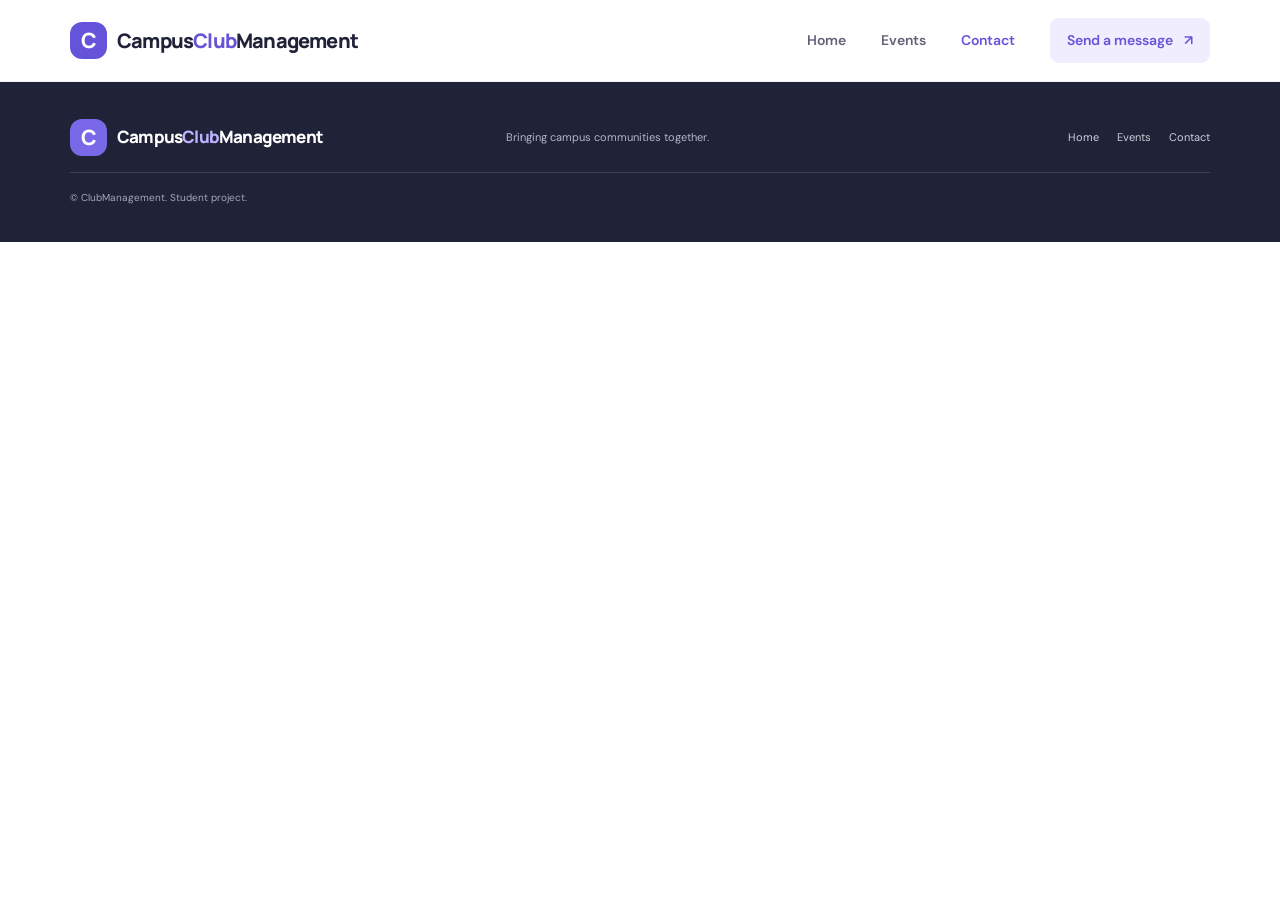
==== contact.html @ b49116ec "site navigation and footer" ====
<!doctype html>
<html lang="en">
  <head>
    <meta charset="UTF-8" />
    <meta name="viewport" content="width=device-width, initial-scale=1.0" />
    <title>ClubManagement | Contact</title>
    <link rel="preconnect" href="https://fonts.googleapis.com" />
    <link rel="preconnect" href="https://fonts.gstatic.com" crossorigin />
    <link
      href="https://fonts.googleapis.com/css2?family=DM+Sans:wght@400;500;600;700&family=Manrope:wght@400;500;600;700;800&display=swap"
      rel="stylesheet"
    />
    <link rel="stylesheet" href="css/styles.css" />
    <script src="js/main.js" defer></script>
  </head>
  <body>
    <header class="site-header">
      <nav class="nav container" aria-label="Main navigation">
        <a class="brand" href="index.html">
          <span class="brand-mark">C</span>
          <span>Campus<span class="brand-accent">Club</span>Management</span>
        </a>
        </button>
        <div class="nav-links">
          <a href="index.html">Home</a><a href="events.html">Events</a
          ><a class="active" href="contact.html">Contact</a
          ><a class="nav-cta" href="#contact-form"
            >Send a message <span>↗</span></a
          >
        </div>
      </nav>
    </header>
    <main>
        <section class="container"></section>
        <section class="container"></section>
    </main>
    <footer class="site-footer">
      <div class="container footer-inner">
        <a class="brand footer-brand" href="index.html"
          ><span class="brand-mark">C</span
          ><span
            >Campus<span class="brand-accent">Club</span>Management</span
          ></a
        >
        <p>Bringing campus communities together.</p>
        <div class="footer-links">
          <a href="index.html">Home</a><a href="events.html">Events</a
          ><a href="contact.html">Contact</a>
        </div>
        <small
          >© <span data-year></span> ClubManagement. Student project.</small
        >
      </div>
    </footer>
  </body>
</html>
---- css/styles.css ----
:root {
  --ink: #202238;
  --muted: #707287;
  --purple: #6554d9;
  --purple-dark: #5140c4;
  --lavender: #f0edff;
  --green: #dff4e8;
  --yellow: #fff2c9;
  --pink: #ffe6ec;
  --line: #e9e8f0;
  --white: #fff;
  --font: "DM Sans", sans-serif;
  --heading: "Manrope", sans-serif;
}
* {
  box-sizing: border-box;
}
html {
  scroll-behavior: smooth;
}
body {
  margin: 0;
  color: var(--ink);
  font-family: var(--font);
  line-height: 1.65;
  background: #fff;
}
a {
  color: inherit;
  text-decoration: none;
}
button,
input,
select,
textarea {
  font: inherit;
}
.container {
  width: min(1140px, calc(100% - 48px));
  margin-inline: auto;
}
.site-header {
  height: 82px;
  background: rgba(255, 255, 255, 0.96);
  border-bottom: 1px solid #f0eff5;
  position: sticky;
  top: 0;
  z-index: 20;
  backdrop-filter: blur(20px);
}
.nav {
  height: 100%;
  display: flex;
  align-items: center;
  justify-content: space-between;
}
.brand {
  display: inline-flex;
  align-items: center;
  gap: 10px;
  font-family: var(--heading);
  font-size: 20px;
  font-weight: 800;
  letter-spacing: -0.8px;
}
.brand-mark {
  display: grid;
  place-items: center;
  width: 37px;
  height: 37px;
  background: var(--purple);
  color: white;
  border-radius: 12px;
  font-size: 21px;
}
.brand-accent {
  color: var(--purple);
}
.nav-links {
  display: flex;
  align-items: center;
  gap: 35px;
  font-size: 14px;
  font-weight: 600;
  color: #626276;
}
.nav-links > a:not(.nav-cta):hover,
.nav-links > a.active {
  color: var(--purple);
}
.nav-cta {
  background: var(--lavender);
  color: var(--purple);
  padding: 11px 17px;
  border-radius: 9px;
}
.nav-cta span {
  margin-left: 8px;
}

.btn {
  border: 0;
  border-radius: 9px;
  display: inline-flex;
  justify-content: center;
  align-items: center;
  gap: 15px;
  padding: 14px 19px;
  font-weight: 700;
  font-size: 13px;
  cursor: pointer;
  transition:
    transform 0.2s,
    background 0.2s;
}
.btn:hover {
  transform: translateY(-2px);
}
.btn-primary {
  background: var(--purple);
  color: white;
}
.btn-primary:hover {
  background: var(--purple-dark);
}
.btn-light {
  background: white;
  color: var(--purple);
}
.text-link {
  font-size: 13px;
  font-weight: 700;
  color: var(--ink);
}
.text-link span {
  color: var(--purple);
  margin-left: 5px;
}

.site-footer {
  background: #202238;
  color: white;
  padding: 35px 0;
}
.footer-inner {
  display: grid;
  grid-template-columns: 1fr 1.3fr auto;
  align-items: center;
  gap: 15px;
}
.footer-brand {
  color: white;
  font-size: 17px;
}
.footer-brand .brand-mark {
  background: #7969e8;
}
.footer-brand .brand-accent {
  color: #bcb3ff;
}
.footer-inner > p {
  font-size: 11px;
  color: #b6b6c5;
}
.footer-links {
  display: flex;
  gap: 18px;
  font-size: 11px;
  color: #d0cfda;
}
.footer-inner > small {
  grid-column: 1/-1;
  border-top: 1px solid #414155;
  padding-top: 17px;
  color: #a7a7b7;
  font-size: 10px;
}
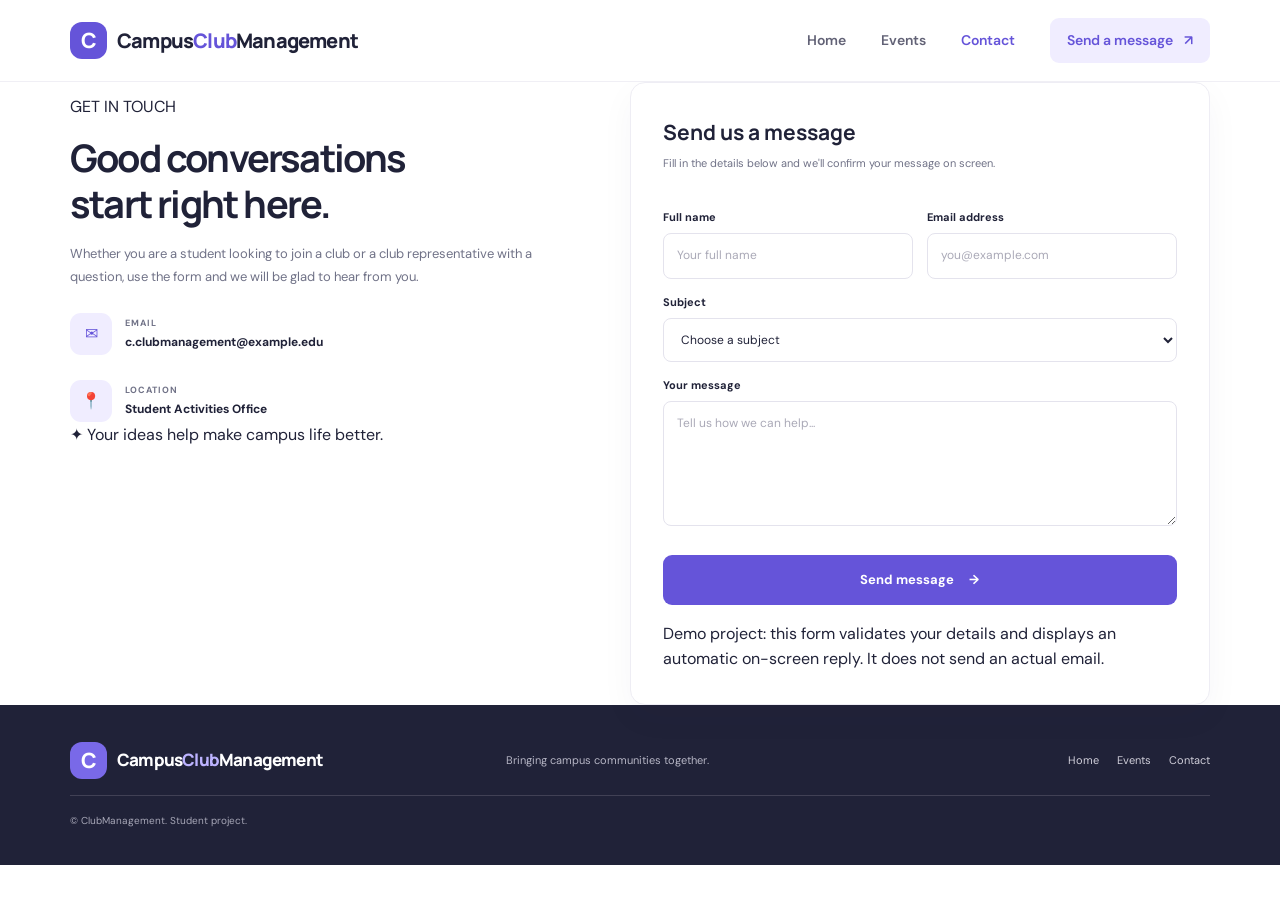
==== commit cea22ad1: "contact info and form" ====
--- a/contact.html
+++ b/contact.html
@@ -32,7 +32,90 @@
     </header>
     <main>
         <section class="container"></section>
-        <section class="container"></section>
+        <section class="section container contact-layout">
+        <div class="contact-aside">
+          <span class="eyebrow">GET IN TOUCH</span>
+          <h2>Good conversations<br />start <span>right here.</span></h2>
+          <p>
+            Whether you are a student looking to join a club or a club
+            representative with a question, use the form and we will be glad to
+            hear from you.
+          </p>
+          <div class="contact-detail">
+            <span class="detail-icon">✉</span>
+            <div>
+              <small>EMAIL</small><strong>c.clubmanagement@example.edu</strong>
+            </div>
+          </div>
+          <div class="contact-detail">
+            <span class="detail-icon">📍</span>
+            <div>
+              <small>LOCATION</small><strong>Student Activities Office</strong>
+            </div>
+          </div>
+          <div class="aside-note">
+            ✦ Your ideas help make campus life better.
+          </div>
+        </div>
+        <form class="form-card contact-form" id="contact-form" novalidate>
+          <h3>Send us a message</h3>
+          <p class="form-intro">
+            Fill in the details below and we'll confirm your message on screen.
+          </p>
+          <div class="form-two">
+            <div>
+              <label for="contact-name">Full name</label
+              ><input
+                id="contact-name"
+                name="name"
+                type="text"
+                placeholder="Your full name"
+                required
+                minlength="2"
+              />
+            </div>
+            <div>
+              <label for="contact-email">Email address</label
+              ><input
+                id="contact-email"
+                name="email"
+                type="email"
+                placeholder="you@example.com"
+                required
+              />
+            </div>
+          </div>
+          <label for="contact-subject">Subject</label
+          ><select id="contact-subject" name="subject" required>
+            <option value="">Choose a subject</option>
+            <option>Joining a club</option>
+            <option>Upcoming events</option>
+            <option>Club partnership</option>
+            <option>General question</option></select
+          ><label for="contact-message">Your message</label
+          ><textarea
+            id="contact-message"
+            name="message"
+            rows="5"
+            placeholder="Tell us how we can help..."
+            required
+            minlength="10"
+          ></textarea
+          ><button class="btn btn-primary btn-full" type="submit">
+            Send message <span>→</span>
+          </button>
+          <p
+            class="form-message"
+            id="contact-message-status"
+            role="status"
+            aria-live="polite"
+          ></p>
+          <p class="privacy-note">
+            Demo project: this form validates your details and displays an
+            automatic on-screen reply. It does not send an actual email.
+          </p>
+        </form>
+      </section>
     </main>
     <footer class="site-footer">
       <div class="container footer-inner">
--- a/css/styles.css
+++ b/css/styles.css
@@ -137,6 +137,151 @@
   margin-left: 5px;
 }
 
+.section-heading h2,
+.contact-aside h2,
+.registration-copy h2 {
+  font-family: var(--heading);
+  font-size: clamp(31px, 3.5vw, 43px);
+  line-height: 1.2;
+  letter-spacing: -1.8px;
+  margin: 10px 0 0;
+}
+
+/* Contact */
+.contact-aside > p {
+  color: var(--muted);
+  font-size: 13px;
+  line-height: 1.8;
+}
+
+.form-card {
+  background: white;
+  border: 1px solid #eeedf4;
+  border-radius: 15px;
+  padding: 30px;
+  box-shadow: 0 12px 35px #2923420a;
+}
+.form-card h3 {
+  font-family: var(--heading);
+  font-size: 21px;
+  margin: 0;
+}
+.form-intro {
+  font-size: 11px;
+  color: var(--muted);
+  margin: 4px 0 22px;
+}
+.form-card label {
+  display: block;
+  font-size: 11px;
+  font-weight: 700;
+  margin: 14px 0 7px;
+}
+.form-card input,
+.form-card select,
+.form-card textarea {
+  width: 100%;
+  border: 1px solid #e4e3ed;
+  border-radius: 8px;
+  padding: 12px 13px;
+  background: #fff;
+  color: var(--ink);
+  font-size: 12px;
+  outline: none;
+  transition:
+    border 0.2s,
+    box-shadow 0.2s;
+}
+.form-card input:focus,
+.form-card select:focus,
+.form-card textarea:focus {
+  border-color: var(--purple);
+  box-shadow: 0 0 0 3px #6554d918;
+}
+.form-card input::placeholder,
+.form-card textarea::placeholder {
+  color: #aaa9b7;
+}
+.form-card textarea {
+  resize: vertical;
+  min-height: 115px;
+}
+.btn-full {
+  width: 100%;
+  margin-top: 21px;
+}
+.form-message {
+  font-size: 12px;
+  line-height: 1.6;
+  margin: 12px 0 0;
+}
+.form-message.success {
+  color: #218653;
+  background: #eaf8ef;
+  border-radius: 8px;
+  padding: 11px;
+}
+.form-message.error {
+  color: #b23b4a;
+}
+.contact-layout {
+  display: grid;
+  grid-template-columns: 0.9fr 1.1fr;
+  gap: 85px;
+  align-items: start;
+}
+.contact-aside {
+  padding-top: 12px;
+}
+.contact-aside h2 {
+  font-size: 38px;
+  margin: 15px 0;
+}
+.contact-detail {
+  display: flex;
+  align-items: center;
+  gap: 13px;
+  margin-top: 25px;
+}
+.detail-icon {
+  width: 42px;
+  height: 42px;
+  border-radius: 11px;
+  background: var(--lavender);
+  display: grid;
+  place-items: center;
+  color: var(--purple);
+}
+.contact-detail small,
+.contact-detail strong {
+  display: block;
+}
+.contact-detail small {
+  font-size: 9px;
+  color: var(--muted);
+  letter-spacing: 1px;
+  font-weight: 700;
+}
+.contact-detail strong {
+  font-size: 12px;
+  margin-top: 3px;
+}
+.contact-form {
+  padding: 32px;
+}
+.form-two {
+  display: grid;
+  grid-template-columns: 1fr 1fr;
+  gap: 14px;
+}
+.privacy-note {
+  line-height: 1.6;
+  margin-bottom: 0;
+}
+.contact-hero {
+  padding-block: 68px 76px;
+}
+
 .site-footer {
   background: #202238;
   color: white;
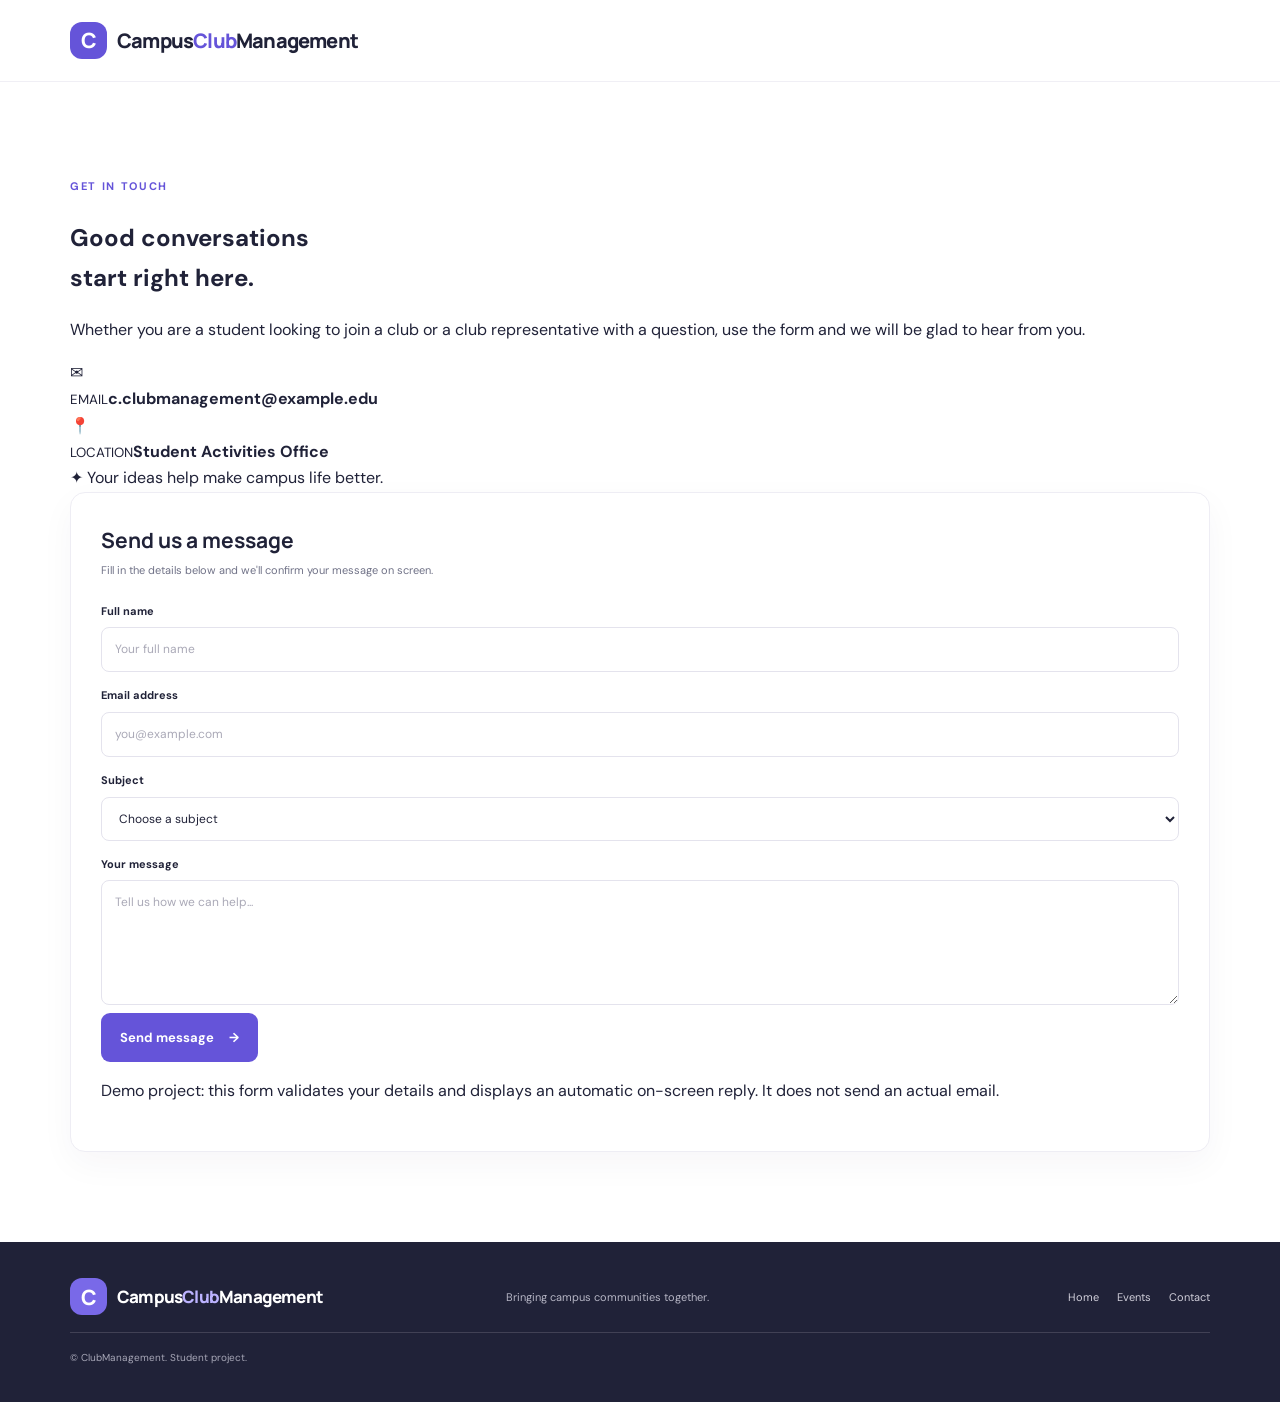
==== commit 85a1d731: "events and contact responsive html - complete" ====
--- a/contact.html
+++ b/contact.html
@@ -19,8 +19,13 @@
         <a class="brand" href="index.html">
           <span class="brand-mark">C</span>
           <span>Campus<span class="brand-accent">Club</span>Management</span>
-        </a>
-        </button>
+        </a><button
+          class="menu-toggle"
+          aria-label="Open navigation"
+          aria-expanded="false"
+        >
+        >
+          <span></span><span></span><span></span>
         <div class="nav-links">
           <a href="index.html">Home</a><a href="events.html">Events</a
           ><a class="active" href="contact.html">Contact</a
--- a/css/styles.css
+++ b/css/styles.css
@@ -1,3 +1,9 @@
+/* ======================================================
+   COMMON STYLES — used across the website
+   Affects: Home, Events and Contact pages.
+   Includes: reset, colours, typography, shared navigation,
+   buttons, page headings, reusable form components, footer.
+   ====================================================== */
 :root {
   --ink: #202238;
   --muted: #707287;
@@ -12,12 +18,15 @@
   --font: "DM Sans", sans-serif;
   --heading: "Manrope", sans-serif;
 }
+
 * {
   box-sizing: border-box;
 }
+
 html {
   scroll-behavior: smooth;
 }
+
 body {
   margin: 0;
   color: var(--ink);
@@ -25,20 +34,24 @@
   line-height: 1.65;
   background: #fff;
 }
+
 a {
   color: inherit;
   text-decoration: none;
 }
+
 button,
 input,
 select,
 textarea {
   font: inherit;
 }
+
 .container {
   width: min(1140px, calc(100% - 48px));
   margin-inline: auto;
 }
+
 .site-header {
   height: 82px;
   background: rgba(255, 255, 255, 0.96);
@@ -46,14 +59,16 @@
   position: sticky;
   top: 0;
   z-index: 20;
-  backdrop-filter: blur(20px);
-}
+  backdrop-filter: blur(12px);
+}
+
 .nav {
   height: 100%;
   display: flex;
   align-items: center;
   justify-content: space-between;
 }
+
 .brand {
   display: inline-flex;
   align-items: center;
@@ -63,6 +78,7 @@
   font-weight: 800;
   letter-spacing: -0.8px;
 }
+
 .brand-mark {
   display: grid;
   place-items: center;
@@ -73,9 +89,11 @@
   border-radius: 12px;
   font-size: 21px;
 }
+
 .brand-accent {
   color: var(--purple);
 }
+
 .nav-links {
   display: flex;
   align-items: center;
@@ -84,18 +102,67 @@
   font-weight: 600;
   color: #626276;
 }
+
 .nav-links > a:not(.nav-cta):hover,
 .nav-links > a.active {
   color: var(--purple);
 }
+
 .nav-cta {
   background: var(--lavender);
   color: var(--purple);
   padding: 11px 17px;
   border-radius: 9px;
 }
+
 .nav-cta span {
   margin-left: 8px;
+}
+
+.menu-toggle {
+  display: none;
+  border: 0;
+  background: none;
+  padding: 8px;
+}
+
+.menu-toggle span {
+  display: block;
+  width: 23px;
+  height: 2px;
+  background: var(--ink);
+  margin: 5px;
+}
+
+.eyebrow {
+  font-size: 11px;
+  font-weight: 700;
+  letter-spacing: 1.65px;
+  color: var(--purple);
+  display: inline-flex;
+  align-items: center;
+  gap: 9px;
+}
+
+.live-dot {
+  width: 7px;
+  height: 7px;
+  background: #5bc78c;
+  border-radius: 50%;
+  box-shadow: 0 0 0 4px #dff4e8;
+}
+
+.page-hero h1 {
+  font-family: var(--heading);
+  font-size: clamp(42px, 5.3vw, 68px);
+  letter-spacing: -3.5px;
+  line-height: 1.12;
+  margin: 20px 0;
+}
+
+.page-hero h1 span,
+.section-heading h2 span {
+  color: var(--purple);
 }
 
 .btn {
@@ -113,33 +180,48 @@
     transform 0.2s,
     background 0.2s;
 }
+
 .btn:hover {
   transform: translateY(-2px);
 }
+
 .btn-primary {
   background: var(--purple);
   color: white;
 }
+
 .btn-primary:hover {
   background: var(--purple-dark);
 }
+
 .btn-light {
   background: white;
   color: var(--purple);
 }
-.text-link {
-  font-size: 13px;
-  font-weight: 700;
-  color: var(--ink);
-}
-.text-link span {
-  color: var(--purple);
-  margin-left: 5px;
-}
-
-.section-heading h2,
-.contact-aside h2,
-.registration-copy h2 {
+
+.purple {
+  background: var(--lavender);
+  color: var(--purple);
+}
+
+.yellow {
+  background: var(--yellow);
+  color: #bd8d17;
+}
+
+.section {
+  padding-block: 90px;
+}
+
+.section-heading {
+  display: flex;
+  align-items: end;
+  justify-content: space-between;
+  gap: 30px;
+  margin-bottom: 34px;
+}
+
+.section-heading h2 {
   font-family: var(--heading);
   font-size: clamp(31px, 3.5vw, 43px);
   line-height: 1.2;
@@ -147,11 +229,565 @@
   margin: 10px 0 0;
 }
 
-/* Contact */
-.contact-aside > p {
+.section-heading > p {
+  max-width: 350px;
   color: var(--muted);
   font-size: 13px;
+  margin: 0 0 5px;
+}
+
+.hero {
+  background: linear-gradient(115deg, #faf9ff 0%, #f5f2ff 55%, #f0edff 100%);
+  overflow: hidden;
+}
+
+.hero-grid {
+  min-height: 570px;
+  display: grid;
+  grid-template-columns: 1.05fr 0.95fr;
+  align-items: center;
+  gap: 35px;
+  padding-block: 65px;
+}
+
+.hero h1 {
+  font-family: var(--heading);
+  font-size: clamp(42px, 5.3vw, 68px);
+  letter-spacing: -3.5px;
+  line-height: 1.12;
+  margin: 20px 0;
+}
+
+.hero h1 span {
+  color: var(--purple);
+}
+
+.hero-text {
+  max-width: 510px;
+  color: var(--muted);
+  font-size: 16px;
   line-height: 1.8;
+}
+
+.hero-actions {
+  display: flex;
+  align-items: center;
+  gap: 25px;
+  margin-top: 29px;
+}
+
+.text-link {
+  font-size: 13px;
+  font-weight: 700;
+  color: var(--ink);
+}
+
+.text-link span {
+  color: var(--purple);
+  margin-left: 5px;
+}
+
+.hero-proof {
+  display: flex;
+  align-items: center;
+  gap: 13px;
+  margin-top: 43px;
+}
+
+.avatar-stack {
+  display: flex;
+}
+
+.avatar-stack span {
+  width: 33px;
+  height: 33px;
+  border-radius: 50%;
+  display: grid;
+  place-items: center;
+  background: white;
+  border: 2px solid #f4f1ff;
+  margin-left: -5px;
+  font-size: 15px;
+}
+
+.avatar-stack span:first-child {
+  margin-left: 0;
+}
+
+.hero-proof p {
+  margin: 0;
+  font-size: 12px;
+  line-height: 1.5;
+}
+
+.hero-proof small {
+  color: var(--muted);
+}
+
+.hero-art {
+  height: 390px;
+  position: relative;
+  display: grid;
+  place-items: center;
+}
+
+.art-orbit {
+  position: absolute;
+  border: 1px dashed #c9c1f8;
+  border-radius: 50%;
+  width: 340px;
+  height: 340px;
+}
+
+.orbit-two {
+  width: 265px;
+  height: 265px;
+  border-color: #d9d2fa;
+}
+
+.art-main {
+  width: 220px;
+  height: 220px;
+  border-radius: 45% 55% 52% 48%;
+  background: linear-gradient(145deg, #7969e8, #5140c4);
+  display: flex;
+  flex-direction: column;
+  align-items: center;
+  justify-content: center;
+  color: white;
+  transform: rotate(-7deg);
+  box-shadow: 0 24px 60px #6554d94a;
+  z-index: 1;
+}
+
+.art-emoji {
+  font-size: 83px;
+  transform: rotate(7deg);
+}
+
+.art-caption {
+  font-family: var(--heading);
+  font-size: 16px;
+  font-weight: 800;
+  transform: rotate(7deg);
+}
+
+.floating-card {
+  position: absolute;
+  z-index: 2;
+  background: white;
+  border: 1px solid #f0eef8;
+  box-shadow: 0 12px 35px #39315b14;
+  border-radius: 13px;
+  padding: 12px 15px;
+  display: flex;
+  align-items: center;
+  gap: 11px;
+}
+
+.float-top {
+  top: 48px;
+  right: 5px;
+}
+
+.float-bottom {
+  bottom: 43px;
+  left: 0;
+}
+
+.float-icon {
+  width: 35px;
+  height: 35px;
+  display: grid;
+  place-items: center;
+  border-radius: 10px;
+  font-size: 18px;
+}
+
+.floating-card strong,
+.floating-card small {
+  display: block;
+  font-size: 12px;
+}
+
+.floating-card small {
+  color: var(--muted);
+  font-size: 10px;
+}
+
+.spark {
+  position: absolute;
+  color: #8a7be9;
+  font-size: 28px;
+}
+
+.spark-one {
+  left: 12%;
+  top: 80px;
+}
+
+.spark-two {
+  right: 12%;
+  bottom: 60px;
+}
+
+.stats-strip {
+  border-bottom: 1px solid var(--line);
+}
+
+.stats-grid {
+  display: grid;
+  grid-template-columns: repeat(4, 1fr);
+  padding-block: 24px;
+}
+
+.stats-grid div {
+  display: flex;
+  align-items: center;
+  justify-content: center;
+  gap: 12px;
+  border-right: 1px solid var(--line);
+}
+
+.stats-grid div:last-child {
+  border: 0;
+}
+
+.stats-grid strong {
+  font-family: var(--heading);
+  font-size: 20px;
+  color: var(--purple);
+}
+
+.stats-grid span {
+  font-size: 12px;
+  color: var(--muted);
+  font-weight: 600;
+}
+
+.club-grid {
+  display: grid;
+  grid-template-columns: repeat(4, 1fr);
+  gap: 17px;
+}
+
+.club-card {
+  border-radius: 14px;
+  padding: 25px 21px;
+  min-height: 220px;
+}
+
+.club-purple {
+  background: #f1eeff;
+}
+
+.club-green {
+  background: #e9f7ef;
+}
+
+.club-yellow {
+  background: #fff6db;
+}
+
+.club-pink {
+  background: #fff0f3;
+}
+
+.club-icon {
+  font-size: 31px;
+  margin-bottom: 16px;
+}
+
+.club-tag {
+  font-size: 9px;
+  font-weight: 700;
+  letter-spacing: 1.4px;
+  color: #79778d;
+}
+
+.club-card h3 {
+  font-family: var(--heading);
+  font-size: 17px;
+  margin: 8px 0;
+}
+
+.club-card p {
+  font-size: 12px;
+  color: #737386;
+  line-height: 1.7;
+  margin: 0;
+}
+
+.news-section {
+  background: #faf9fd;
+  padding: 82px 0;
+}
+
+.news-grid {
+  display: grid;
+  grid-template-columns: repeat(3, 1fr);
+  gap: 20px;
+}
+
+.news-card {
+  background: white;
+  border: 1px solid #efedf5;
+  border-radius: 14px;
+  overflow: hidden;
+}
+
+.news-visual {
+  height: 160px;
+  display: flex;
+  align-items: center;
+  justify-content: center;
+  position: relative;
+}
+
+.news-visual > span {
+  font-size: 58px;
+}
+
+.news-visual small {
+  position: absolute;
+  bottom: 13px;
+  left: 17px;
+  font-size: 9px;
+  font-weight: 700;
+  letter-spacing: 1.3px;
+  color: #68677b;
+}
+
+.news-visual-purple {
+  background: #eeeaff;
+}
+
+.news-visual-green {
+  background: #e5f5eb;
+}
+
+.news-visual-yellow {
+  background: #fff2ce;
+}
+
+.news-content {
+  padding: 20px;
+}
+
+.news-date {
+  font-size: 9px;
+  letter-spacing: 1px;
+  color: var(--purple);
+  font-weight: 700;
+}
+
+.news-content h3 {
+  font-family: var(--heading);
+  font-size: 16px;
+  line-height: 1.4;
+  margin: 9px 0;
+}
+
+.news-content p {
+  font-size: 12px;
+  color: var(--muted);
+  margin: 0;
+  line-height: 1.7;
+}
+
+.cta-section {
+  margin-block: 80px;
+  background: var(--purple);
+  color: white;
+  border-radius: 20px;
+  padding: 55px 65px;
+  position: relative;
+  overflow: hidden;
+  display: flex;
+  justify-content: space-between;
+  align-items: center;
+}
+
+.cta-section .eyebrow {
+  color: #dcd7ff;
+}
+
+.cta-section h2 {
+  font-family: var(--heading);
+  font-size: 38px;
+  line-height: 1.18;
+  letter-spacing: -1.5px;
+  margin: 14px 0;
+}
+
+.cta-section p {
+  font-size: 13px;
+  color: #e4e0ff;
+  max-width: 410px;
+  margin-bottom: 24px;
+}
+
+.cta-decoration {
+  font-size: 190px;
+  color: #ffffff20;
+  line-height: 1;
+}
+
+@media (max-width: 850px) {
+  body.sprint-2 .hero-grid {
+    min-height: unset;
+    grid-template-columns: 1fr 0.8fr;
+    gap: 10px;
+  }
+  body.sprint-2 .hero-art {
+    transform: scale(0.85);
+  }
+  body.sprint-2 .club-grid {
+    grid-template-columns: repeat(2, 1fr);
+  }
+}
+
+@media (max-width: 650px) {
+  body.sprint-2 .hero-grid {
+    grid-template-columns: 1fr;
+    padding-block: 58px 35px;
+  }
+  body.sprint-2 .hero h1 {
+    font-size: 48px;
+    letter-spacing: -2.6px;
+  }
+  body.sprint-2 .hero-text {
+    font-size: 14px;
+  }
+  body.sprint-2 .hero-art {
+    height: 300px;
+    transform: scale(0.82);
+    margin-top: -10px;
+  }
+  body.sprint-2 .stats-grid {
+    grid-template-columns: repeat(2, 1fr);
+    row-gap: 17px;
+    padding-block: 20px;
+  }
+  body.sprint-2 .stats-grid div:nth-child(2) {
+    border: 0;
+  }
+  body.sprint-2 .stats-grid div {
+    justify-content: flex-start;
+    padding-left: 10px;
+  }
+  body.sprint-2 .club-grid {
+    gap: 12px;
+  }
+  body.sprint-2 .club-card {
+    padding: 19px 16px;
+    min-height: 205px;
+  }
+  body.sprint-2 .club-card h3 {
+    font-size: 15px;
+  }
+  body.sprint-2 .news-section {
+    padding: 65px 0;
+  }
+  body.sprint-2 .news-grid {
+    grid-template-columns: 1fr;
+    gap: 15px;
+  }
+  body.sprint-2 .news-visual {
+    height: 135px;
+  }
+  body.sprint-2 .cta-section {
+    margin-block: 55px;
+    padding: 38px 27px;
+  }
+  body.sprint-2 .cta-section h2 {
+    font-size: 32px;
+  }
+  body.sprint-2 .cta-decoration {
+    position: absolute;
+    right: -15px;
+    top: 5px;
+    font-size: 130px;
+  }
+}
+
+.site-footer {
+  background: #202238;
+  color: white;
+  padding: 35px 0;
+}
+
+.footer-inner {
+  display: grid;
+  grid-template-columns: 1fr 1.3fr auto;
+  align-items: center;
+  gap: 15px;
+}
+
+.footer-brand {
+  color: white;
+  font-size: 17px;
+}
+
+.footer-brand .brand-mark {
+  background: #7969e8;
+}
+
+.footer-brand .brand-accent {
+  color: #bcb3ff;
+}
+
+.footer-inner > p {
+  font-size: 11px;
+  color: #b6b6c5;
+}
+
+.footer-links {
+  display: flex;
+  gap: 18px;
+  font-size: 11px;
+  color: #d0cfda;
+}
+
+.footer-inner > small {
+  grid-column: 1/-1;
+  border-top: 1px solid #414155;
+  padding-top: 17px;
+  color: #a7a7b7;
+  font-size: 10px;
+}
+
+.page-hero {
+  background: linear-gradient(115deg, #faf9ff, #f0edff);
+  padding: 75px 0 82px;
+  position: relative;
+  overflow: hidden;
+}
+
+.page-hero .container {
+  position: relative;
+  z-index: 1;
+}
+
+.page-hero h1 {
+  font-size: clamp(42px, 5vw, 59px);
+  margin: 15px 0;
+}
+
+.page-hero p {
+  color: var(--muted);
+  font-size: 15px;
+  max-width: 540px;
+  margin: 0;
+}
+
+.page-hero-shape {
+  position: absolute;
+  right: 7%;
+  top: -70px;
+  font-size: 300px;
+  color: #6554d914;
+  line-height: 1;
 }
 
 .form-card {
@@ -161,22 +797,26 @@
   padding: 30px;
   box-shadow: 0 12px 35px #2923420a;
 }
+
 .form-card h3 {
   font-family: var(--heading);
   font-size: 21px;
   margin: 0;
 }
+
 .form-intro {
   font-size: 11px;
   color: var(--muted);
   margin: 4px 0 22px;
 }
+
 .form-card label {
   display: block;
   font-size: 11px;
   font-weight: 700;
   margin: 14px 0 7px;
 }
+
 .form-card input,
 .form-card select,
 .form-card textarea {
@@ -192,131 +832,136 @@
     border 0.2s,
     box-shadow 0.2s;
 }
+
 .form-card input:focus,
 .form-card select:focus,
 .form-card textarea:focus {
   border-color: var(--purple);
   box-shadow: 0 0 0 3px #6554d918;
 }
+
 .form-card input::placeholder,
 .form-card textarea::placeholder {
   color: #aaa9b7;
 }
+
 .form-card textarea {
   resize: vertical;
   min-height: 115px;
 }
-.btn-full {
-  width: 100%;
-  margin-top: 21px;
-}
+
 .form-message {
   font-size: 12px;
   line-height: 1.6;
   margin: 12px 0 0;
 }
+
 .form-message.success {
   color: #218653;
   background: #eaf8ef;
   border-radius: 8px;
   padding: 11px;
 }
+
 .form-message.error {
   color: #b23b4a;
 }
-.contact-layout {
-  display: grid;
-  grid-template-columns: 0.9fr 1.1fr;
-  gap: 85px;
-  align-items: start;
-}
-.contact-aside {
-  padding-top: 12px;
-}
-.contact-aside h2 {
-  font-size: 38px;
-  margin: 15px 0;
-}
-.contact-detail {
-  display: flex;
-  align-items: center;
-  gap: 13px;
-  margin-top: 25px;
-}
-.detail-icon {
-  width: 42px;
-  height: 42px;
-  border-radius: 11px;
-  background: var(--lavender);
-  display: grid;
-  place-items: center;
-  color: var(--purple);
-}
-.contact-detail small,
-.contact-detail strong {
-  display: block;
-}
-.contact-detail small {
-  font-size: 9px;
-  color: var(--muted);
-  letter-spacing: 1px;
-  font-weight: 700;
-}
-.contact-detail strong {
-  font-size: 12px;
-  margin-top: 3px;
-}
-.contact-form {
-  padding: 32px;
-}
-.form-two {
-  display: grid;
-  grid-template-columns: 1fr 1fr;
-  gap: 14px;
-}
-.privacy-note {
-  line-height: 1.6;
-  margin-bottom: 0;
-}
-.contact-hero {
-  padding-block: 68px 76px;
-}
-
-.site-footer {
-  background: #202238;
-  color: white;
-  padding: 35px 0;
-}
-.footer-inner {
-  display: grid;
-  grid-template-columns: 1fr 1.3fr auto;
-  align-items: center;
-  gap: 15px;
-}
-.footer-brand {
-  color: white;
-  font-size: 17px;
-}
-.footer-brand .brand-mark {
-  background: #7969e8;
-}
-.footer-brand .brand-accent {
-  color: #bcb3ff;
-}
-.footer-inner > p {
-  font-size: 11px;
-  color: #b6b6c5;
-}
-.footer-links {
-  display: flex;
-  gap: 18px;
-  font-size: 11px;
-  color: #d0cfda;
-}
-.footer-inner > small {
-  grid-column: 1/-1;
-  border-top: 1px solid #414155;
-  padding-top: 17px;
-  color: #a7a7b7;
-  font-size: 10px;
-}
+
+@media (max-width: 850px) {
+  body.sprint-2 .footer-inner {
+    grid-template-columns: 1fr 1fr;
+  }
+  body.sprint-2 .footer-links {
+    grid-column: 1/-1;
+    grid-row: 2;
+  }
+  body.sprint-2 .footer-inner > small {
+    grid-column: 1/-1;
+  }
+  body.sprint-2 .section {
+    padding-block: 70px;
+  }
+}
+
+@media (max-width: 650px) {
+  body.sprint-2 .container {
+    width: min(100% - 34px, 540px);
+  }
+  body.sprint-2 .site-header {
+    height: 70px;
+  }
+  body.sprint-2 .menu-toggle {
+    display: block;
+  }
+  body.sprint-2 .nav-links {
+    display: none;
+    position: absolute;
+    top: 69px;
+    left: 0;
+    right: 0;
+    background: white;
+    padding: 18px 24px 23px;
+    box-shadow: 0 14px 20px #29234212;
+    flex-direction: column;
+    align-items: stretch;
+    gap: 16px;
+  }
+  body.sprint-2 .nav-links.open {
+    display: flex;
+  }
+  body.sprint-2 .nav-cta {
+    text-align: center;
+  }
+  body.sprint-2 .section-heading {
+    display: block;
+  }
+  body.sprint-2 .section-heading > p {
+    margin-top: 12px;
+  }
+  body.sprint-2 .footer-inner {
+    grid-template-columns: 1fr;
+    gap: 8px;
+  }
+  body.sprint-2 .footer-inner > p {
+    margin: 0;
+  }
+  body.sprint-2 .footer-links {
+    grid-column: auto;
+    grid-row: auto;
+    margin: 12px 0;
+  }
+  body.sprint-2 .footer-inner > small {
+    grid-column: auto;
+  }
+  body.sprint-2 .page-hero {
+    padding: 58px 0 65px;
+  }
+  body.sprint-2 .page-hero h1 {
+    font-size: 43px;
+    letter-spacing: -2px;
+  }
+  body.sprint-2 .page-hero p {
+    font-size: 13px;
+    max-width: 90%;
+  }
+  body.sprint-2 .page-hero-shape {
+    right: -20px;
+    top: -40px;
+    font-size: 210px;
+  }
+  body.sprint-2 .form-card {
+    padding: 23px;
+  }
+}
+
+@media (prefers-reduced-motion: reduce) {
+  html {
+    scroll-behavior: auto;
+  }
+  *,
+  *::before,
+  *::after {
+    transition: none !important;
+    animation: none !important;
+  }
+}
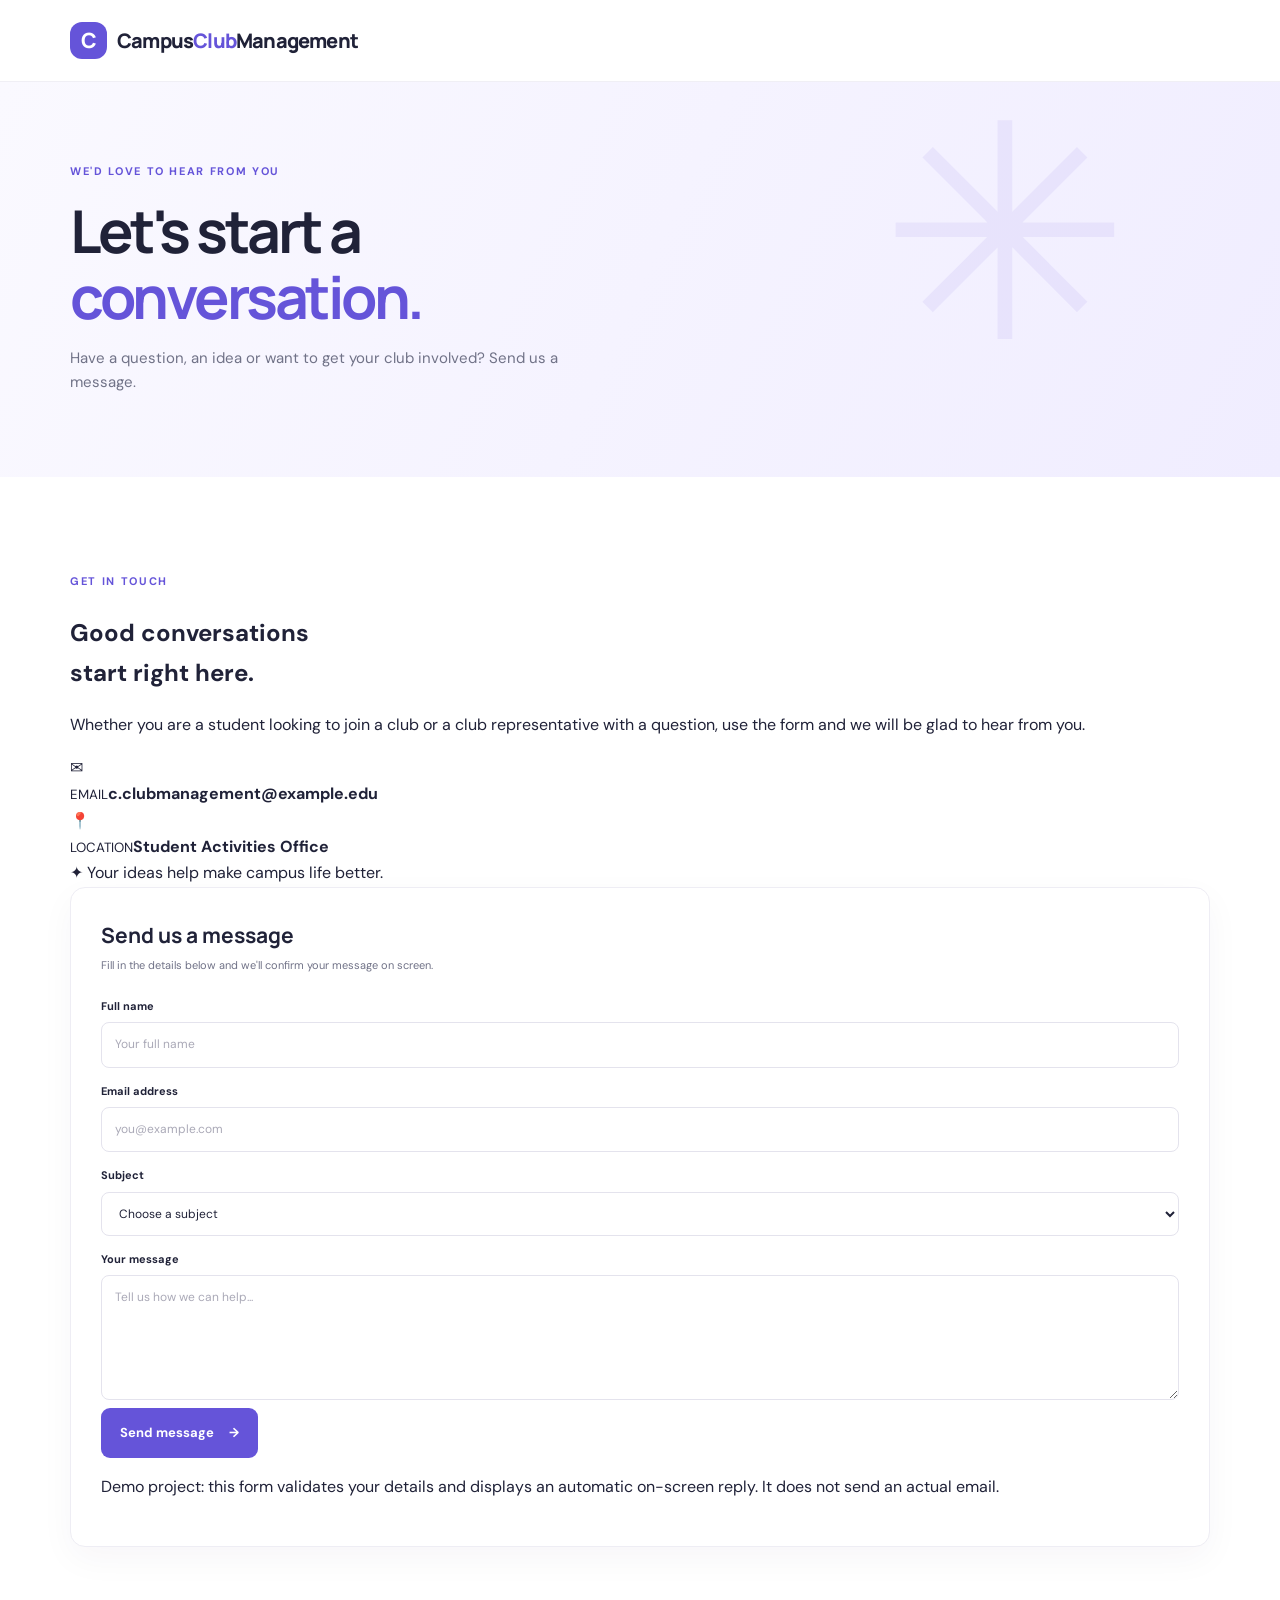
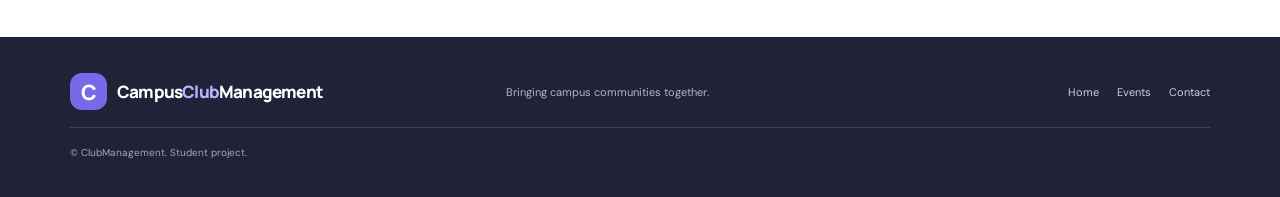
==== commit cb72b762: "contact page html - complete" ====
--- a/contact.html
+++ b/contact.html
@@ -36,7 +36,18 @@
       </nav>
     </header>
     <main>
+        <section class="page-hero contact-hero">
         <section class="container"></section>
+        <div class="container">
+          <span class="eyebrow">WE'D LOVE TO HEAR FROM YOU</span>
+          <h1>Let's start a<br /><span>conversation.</span></h1>
+          <p>
+            Have a question, an idea or want to get your club involved? Send us
+            a message.
+          </p>
+          <div class="page-hero-shape">✳</div>
+        </div>
+      </section>
         <section class="section container contact-layout">
         <div class="contact-aside">
           <span class="eyebrow">GET IN TOUCH</span>
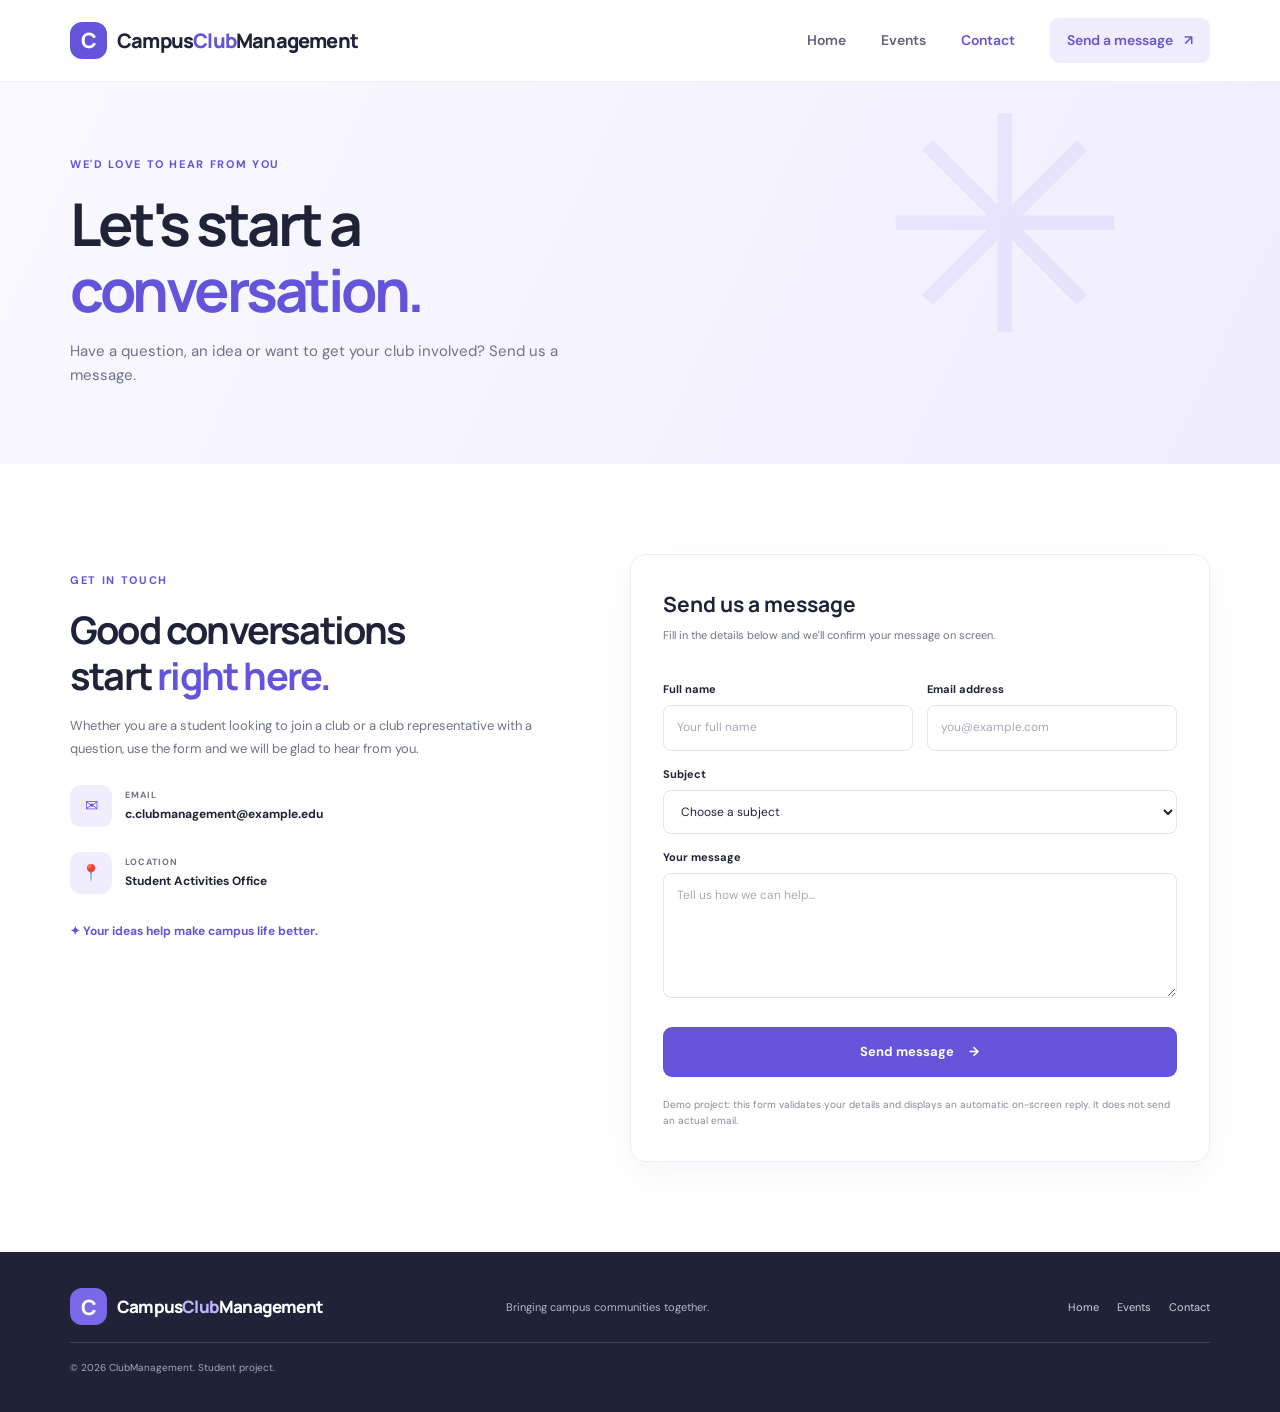
==== commit 8dd5298b: "form validation - site complete" ====
--- a/contact.html
+++ b/contact.html
@@ -3,6 +3,10 @@
   <head>
     <meta charset="UTF-8" />
     <meta name="viewport" content="width=device-width, initial-scale=1.0" />
+    <meta
+      name="description"
+      content="Contact the ClubManagement student club team."
+    />
     <title>ClubManagement | Contact</title>
     <link rel="preconnect" href="https://fonts.googleapis.com" />
     <link rel="preconnect" href="https://fonts.gstatic.com" crossorigin />
@@ -19,13 +23,8 @@
         <a class="brand" href="index.html">
           <span class="brand-mark">C</span>
           <span>Campus<span class="brand-accent">Club</span>Management</span>
-        </a><button
-          class="menu-toggle"
-          aria-label="Open navigation"
-          aria-expanded="false"
-        >
-        >
-          <span></span><span></span><span></span>
+        </a>
+        </button>
         <div class="nav-links">
           <a href="index.html">Home</a><a href="events.html">Events</a
           ><a class="active" href="contact.html">Contact</a
@@ -36,8 +35,7 @@
       </nav>
     </header>
     <main>
-        <section class="page-hero contact-hero">
-        <section class="container"></section>
+      <section class="page-hero contact-hero">
         <div class="container">
           <span class="eyebrow">WE'D LOVE TO HEAR FROM YOU</span>
           <h1>Let's start a<br /><span>conversation.</span></h1>
@@ -48,7 +46,7 @@
           <div class="page-hero-shape">✳</div>
         </div>
       </section>
-        <section class="section container contact-layout">
+      <section class="section container contact-layout">
         <div class="contact-aside">
           <span class="eyebrow">GET IN TOUCH</span>
           <h2>Good conversations<br />start <span>right here.</span></h2>
--- a/css/styles.css
+++ b/css/styles.css
@@ -1,9 +1,3 @@
-/* ======================================================
-   COMMON STYLES — used across the website
-   Affects: Home, Events and Contact pages.
-   Includes: reset, colours, typography, shared navigation,
-   buttons, page headings, reusable form components, footer.
-   ====================================================== */
 :root {
   --ink: #202238;
   --muted: #707287;
@@ -18,15 +12,12 @@
   --font: "DM Sans", sans-serif;
   --heading: "Manrope", sans-serif;
 }
-
 * {
   box-sizing: border-box;
 }
-
 html {
   scroll-behavior: smooth;
 }
-
 body {
   margin: 0;
   color: var(--ink);
@@ -34,24 +25,20 @@
   line-height: 1.65;
   background: #fff;
 }
-
 a {
   color: inherit;
   text-decoration: none;
 }
-
 button,
 input,
 select,
 textarea {
   font: inherit;
 }
-
 .container {
   width: min(1140px, calc(100% - 48px));
   margin-inline: auto;
 }
-
 .site-header {
   height: 82px;
   background: rgba(255, 255, 255, 0.96);
@@ -59,16 +46,14 @@
   position: sticky;
   top: 0;
   z-index: 20;
-  backdrop-filter: blur(12px);
-}
-
+  backdrop-filter: blur(20px);
+}
 .nav {
   height: 100%;
   display: flex;
   align-items: center;
   justify-content: space-between;
 }
-
 .brand {
   display: inline-flex;
   align-items: center;
@@ -78,7 +63,6 @@
   font-weight: 800;
   letter-spacing: -0.8px;
 }
-
 .brand-mark {
   display: grid;
   place-items: center;
@@ -89,11 +73,9 @@
   border-radius: 12px;
   font-size: 21px;
 }
-
 .brand-accent {
   color: var(--purple);
 }
-
 .nav-links {
   display: flex;
   align-items: center;
@@ -102,38 +84,31 @@
   font-weight: 600;
   color: #626276;
 }
-
 .nav-links > a:not(.nav-cta):hover,
 .nav-links > a.active {
   color: var(--purple);
 }
-
 .nav-cta {
   background: var(--lavender);
   color: var(--purple);
   padding: 11px 17px;
   border-radius: 9px;
 }
-
 .nav-cta span {
   margin-left: 8px;
 }
-
-.menu-toggle {
-  display: none;
-  border: 0;
-  background: none;
-  padding: 8px;
-}
-
-.menu-toggle span {
-  display: block;
-  width: 23px;
-  height: 2px;
-  background: var(--ink);
-  margin: 5px;
-}
-
+.hero {
+  background: linear-gradient(115deg, #faf9ff 0%, #f5f2ff 55%, #f0edff 100%);
+  overflow: hidden;
+}
+.hero-grid {
+  min-height: 570px;
+  display: grid;
+  grid-template-columns: 1.05fr 0.95fr;
+  align-items: center;
+  gap: 35px;
+  padding-block: 65px;
+}
 .eyebrow {
   font-size: 11px;
   font-weight: 700;
@@ -143,7 +118,6 @@
   align-items: center;
   gap: 9px;
 }
-
 .live-dot {
   width: 7px;
   height: 7px;
@@ -151,7 +125,7 @@
   border-radius: 50%;
   box-shadow: 0 0 0 4px #dff4e8;
 }
-
+.hero h1,
 .page-hero h1 {
   font-family: var(--heading);
   font-size: clamp(42px, 5.3vw, 68px);
@@ -159,12 +133,25 @@
   line-height: 1.12;
   margin: 20px 0;
 }
-
+.hero h1 span,
 .page-hero h1 span,
-.section-heading h2 span {
-  color: var(--purple);
-}
-
+.section-heading h2 span,
+.contact-aside h2 span,
+.registration-copy h2 span {
+  color: var(--purple);
+}
+.hero-text {
+  max-width: 510px;
+  color: var(--muted);
+  font-size: 16px;
+  line-height: 1.8;
+}
+.hero-actions {
+  display: flex;
+  align-items: center;
+  gap: 25px;
+  margin-top: 29px;
+}
 .btn {
   border: 0;
   border-radius: 9px;
@@ -180,124 +167,38 @@
     transform 0.2s,
     background 0.2s;
 }
-
 .btn:hover {
   transform: translateY(-2px);
 }
-
 .btn-primary {
   background: var(--purple);
   color: white;
 }
-
 .btn-primary:hover {
   background: var(--purple-dark);
 }
-
 .btn-light {
   background: white;
   color: var(--purple);
 }
-
-.purple {
-  background: var(--lavender);
-  color: var(--purple);
-}
-
-.yellow {
-  background: var(--yellow);
-  color: #bd8d17;
-}
-
-.section {
-  padding-block: 90px;
-}
-
-.section-heading {
-  display: flex;
-  align-items: end;
-  justify-content: space-between;
-  gap: 30px;
-  margin-bottom: 34px;
-}
-
-.section-heading h2 {
-  font-family: var(--heading);
-  font-size: clamp(31px, 3.5vw, 43px);
-  line-height: 1.2;
-  letter-spacing: -1.8px;
-  margin: 10px 0 0;
-}
-
-.section-heading > p {
-  max-width: 350px;
-  color: var(--muted);
-  font-size: 13px;
-  margin: 0 0 5px;
-}
-
-.hero {
-  background: linear-gradient(115deg, #faf9ff 0%, #f5f2ff 55%, #f0edff 100%);
-  overflow: hidden;
-}
-
-.hero-grid {
-  min-height: 570px;
-  display: grid;
-  grid-template-columns: 1.05fr 0.95fr;
-  align-items: center;
-  gap: 35px;
-  padding-block: 65px;
-}
-
-.hero h1 {
-  font-family: var(--heading);
-  font-size: clamp(42px, 5.3vw, 68px);
-  letter-spacing: -3.5px;
-  line-height: 1.12;
-  margin: 20px 0;
-}
-
-.hero h1 span {
-  color: var(--purple);
-}
-
-.hero-text {
-  max-width: 510px;
-  color: var(--muted);
-  font-size: 16px;
-  line-height: 1.8;
-}
-
-.hero-actions {
-  display: flex;
-  align-items: center;
-  gap: 25px;
-  margin-top: 29px;
-}
-
 .text-link {
   font-size: 13px;
   font-weight: 700;
   color: var(--ink);
 }
-
 .text-link span {
   color: var(--purple);
   margin-left: 5px;
 }
-
 .hero-proof {
   display: flex;
   align-items: center;
   gap: 13px;
   margin-top: 43px;
 }
-
 .avatar-stack {
   display: flex;
 }
-
 .avatar-stack span {
   width: 33px;
   height: 33px;
@@ -309,28 +210,23 @@
   margin-left: -5px;
   font-size: 15px;
 }
-
 .avatar-stack span:first-child {
   margin-left: 0;
 }
-
 .hero-proof p {
   margin: 0;
   font-size: 12px;
   line-height: 1.5;
 }
-
 .hero-proof small {
   color: var(--muted);
 }
-
 .hero-art {
   height: 390px;
   position: relative;
   display: grid;
   place-items: center;
 }
-
 .art-orbit {
   position: absolute;
   border: 1px dashed #c9c1f8;
@@ -338,13 +234,11 @@
   width: 340px;
   height: 340px;
 }
-
 .orbit-two {
   width: 265px;
   height: 265px;
   border-color: #d9d2fa;
 }
-
 .art-main {
   width: 220px;
   height: 220px;
@@ -359,19 +253,16 @@
   box-shadow: 0 24px 60px #6554d94a;
   z-index: 1;
 }
-
 .art-emoji {
   font-size: 83px;
   transform: rotate(7deg);
 }
-
 .art-caption {
   font-family: var(--heading);
   font-size: 16px;
   font-weight: 800;
   transform: rotate(7deg);
 }
-
 .floating-card {
   position: absolute;
   z-index: 2;
@@ -384,17 +275,14 @@
   align-items: center;
   gap: 11px;
 }
-
 .float-top {
   top: 48px;
   right: 5px;
 }
-
 .float-bottom {
   bottom: 43px;
   left: 0;
 }
-
 .float-icon {
   width: 35px;
   height: 35px;
@@ -403,44 +291,44 @@
   border-radius: 10px;
   font-size: 18px;
 }
-
+.purple {
+  background: var(--lavender);
+  color: var(--purple);
+}
+.yellow {
+  background: var(--yellow);
+  color: #bd8d17;
+}
 .floating-card strong,
 .floating-card small {
   display: block;
   font-size: 12px;
 }
-
 .floating-card small {
   color: var(--muted);
   font-size: 10px;
 }
-
 .spark {
   position: absolute;
   color: #8a7be9;
   font-size: 28px;
 }
-
 .spark-one {
   left: 12%;
   top: 80px;
 }
-
 .spark-two {
   right: 12%;
   bottom: 60px;
 }
-
 .stats-strip {
   border-bottom: 1px solid var(--line);
 }
-
 .stats-grid {
   display: grid;
   grid-template-columns: repeat(4, 1fr);
   padding-block: 24px;
 }
-
 .stats-grid div {
   display: flex;
   align-items: center;
@@ -448,94 +336,102 @@
   gap: 12px;
   border-right: 1px solid var(--line);
 }
-
 .stats-grid div:last-child {
   border: 0;
 }
-
 .stats-grid strong {
   font-family: var(--heading);
   font-size: 20px;
   color: var(--purple);
 }
-
 .stats-grid span {
   font-size: 12px;
   color: var(--muted);
   font-weight: 600;
 }
-
+.section {
+  padding-block: 90px;
+}
+.section-heading {
+  display: flex;
+  align-items: end;
+  justify-content: space-between;
+  gap: 30px;
+  margin-bottom: 34px;
+}
+.section-heading h2,
+.contact-aside h2,
+.registration-copy h2 {
+  font-family: var(--heading);
+  font-size: clamp(31px, 3.5vw, 43px);
+  line-height: 1.2;
+  letter-spacing: -1.8px;
+  margin: 10px 0 0;
+}
+.section-heading > p {
+  max-width: 350px;
+  color: var(--muted);
+  font-size: 13px;
+  margin: 0 0 5px;
+}
 .club-grid {
   display: grid;
   grid-template-columns: repeat(4, 1fr);
   gap: 17px;
 }
-
 .club-card {
   border-radius: 14px;
   padding: 25px 21px;
   min-height: 220px;
 }
-
 .club-purple {
   background: #f1eeff;
 }
-
 .club-green {
   background: #e9f7ef;
 }
-
 .club-yellow {
   background: #fff6db;
 }
-
 .club-pink {
   background: #fff0f3;
 }
-
 .club-icon {
   font-size: 31px;
   margin-bottom: 16px;
 }
-
 .club-tag {
   font-size: 9px;
   font-weight: 700;
   letter-spacing: 1.4px;
   color: #79778d;
 }
-
 .club-card h3 {
   font-family: var(--heading);
   font-size: 17px;
   margin: 8px 0;
 }
-
 .club-card p {
   font-size: 12px;
   color: #737386;
   line-height: 1.7;
   margin: 0;
 }
-
 .news-section {
   background: #faf9fd;
   padding: 82px 0;
 }
-
 .news-grid {
   display: grid;
   grid-template-columns: repeat(3, 1fr);
   gap: 20px;
 }
-
 .news-card {
   background: white;
   border: 1px solid #efedf5;
   border-radius: 14px;
   overflow: hidden;
 }
-
 .news-visual {
   height: 160px;
   display: flex;
@@ -543,11 +439,9 @@
   justify-content: center;
   position: relative;
 }
-
 .news-visual > span {
   font-size: 58px;
 }
-
 .news-visual small {
   position: absolute;
   bottom: 13px;
@@ -557,44 +451,36 @@
   letter-spacing: 1.3px;
   color: #68677b;
 }
-
 .news-visual-purple {
   background: #eeeaff;
 }
-
 .news-visual-green {
   background: #e5f5eb;
 }
-
 .news-visual-yellow {
   background: #fff2ce;
 }
-
 .news-content {
   padding: 20px;
 }
-
 .news-date {
   font-size: 9px;
   letter-spacing: 1px;
   color: var(--purple);
   font-weight: 700;
 }
-
 .news-content h3 {
   font-family: var(--heading);
   font-size: 16px;
   line-height: 1.4;
   margin: 9px 0;
 }
-
 .news-content p {
   font-size: 12px;
   color: var(--muted);
   margin: 0;
   line-height: 1.7;
 }
-
 .cta-section {
   margin-block: 80px;
   background: var(--purple);
@@ -607,11 +493,9 @@
   justify-content: space-between;
   align-items: center;
 }
-
 .cta-section .eyebrow {
   color: #dcd7ff;
 }
-
 .cta-section h2 {
   font-family: var(--heading);
   font-size: 38px;
@@ -619,136 +503,48 @@
   letter-spacing: -1.5px;
   margin: 14px 0;
 }
-
 .cta-section p {
   font-size: 13px;
   color: #e4e0ff;
   max-width: 410px;
   margin-bottom: 24px;
 }
-
 .cta-decoration {
   font-size: 190px;
   color: #ffffff20;
   line-height: 1;
 }
-
-@media (max-width: 850px) {
-  body.sprint-2 .hero-grid {
-    min-height: unset;
-    grid-template-columns: 1fr 0.8fr;
-    gap: 10px;
-  }
-  body.sprint-2 .hero-art {
-    transform: scale(0.85);
-  }
-  body.sprint-2 .club-grid {
-    grid-template-columns: repeat(2, 1fr);
-  }
-}
-
-@media (max-width: 650px) {
-  body.sprint-2 .hero-grid {
-    grid-template-columns: 1fr;
-    padding-block: 58px 35px;
-  }
-  body.sprint-2 .hero h1 {
-    font-size: 48px;
-    letter-spacing: -2.6px;
-  }
-  body.sprint-2 .hero-text {
-    font-size: 14px;
-  }
-  body.sprint-2 .hero-art {
-    height: 300px;
-    transform: scale(0.82);
-    margin-top: -10px;
-  }
-  body.sprint-2 .stats-grid {
-    grid-template-columns: repeat(2, 1fr);
-    row-gap: 17px;
-    padding-block: 20px;
-  }
-  body.sprint-2 .stats-grid div:nth-child(2) {
-    border: 0;
-  }
-  body.sprint-2 .stats-grid div {
-    justify-content: flex-start;
-    padding-left: 10px;
-  }
-  body.sprint-2 .club-grid {
-    gap: 12px;
-  }
-  body.sprint-2 .club-card {
-    padding: 19px 16px;
-    min-height: 205px;
-  }
-  body.sprint-2 .club-card h3 {
-    font-size: 15px;
-  }
-  body.sprint-2 .news-section {
-    padding: 65px 0;
-  }
-  body.sprint-2 .news-grid {
-    grid-template-columns: 1fr;
-    gap: 15px;
-  }
-  body.sprint-2 .news-visual {
-    height: 135px;
-  }
-  body.sprint-2 .cta-section {
-    margin-block: 55px;
-    padding: 38px 27px;
-  }
-  body.sprint-2 .cta-section h2 {
-    font-size: 32px;
-  }
-  body.sprint-2 .cta-decoration {
-    position: absolute;
-    right: -15px;
-    top: 5px;
-    font-size: 130px;
-  }
-}
-
 .site-footer {
   background: #202238;
   color: white;
   padding: 35px 0;
 }
-
 .footer-inner {
   display: grid;
   grid-template-columns: 1fr 1.3fr auto;
   align-items: center;
   gap: 15px;
 }
-
 .footer-brand {
   color: white;
   font-size: 17px;
 }
-
 .footer-brand .brand-mark {
   background: #7969e8;
 }
-
 .footer-brand .brand-accent {
   color: #bcb3ff;
 }
-
 .footer-inner > p {
   font-size: 11px;
   color: #b6b6c5;
 }
-
 .footer-links {
   display: flex;
   gap: 18px;
   font-size: 11px;
   color: #d0cfda;
 }
-
 .footer-inner > small {
   grid-column: 1/-1;
   border-top: 1px solid #414155;
@@ -756,31 +552,26 @@
   color: #a7a7b7;
   font-size: 10px;
 }
-
 .page-hero {
   background: linear-gradient(115deg, #faf9ff, #f0edff);
   padding: 75px 0 82px;
   position: relative;
   overflow: hidden;
 }
-
 .page-hero .container {
   position: relative;
   z-index: 1;
 }
-
 .page-hero h1 {
   font-size: clamp(42px, 5vw, 59px);
   margin: 15px 0;
 }
-
 .page-hero p {
   color: var(--muted);
   font-size: 15px;
   max-width: 540px;
   margin: 0;
 }
-
 .page-hero-shape {
   position: absolute;
   right: 7%;
@@ -789,7 +580,165 @@
   color: #6554d914;
   line-height: 1;
 }
-
+.filter-row {
+  display: flex;
+  align-items: center;
+  justify-content: space-between;
+  gap: 20px;
+  margin-bottom: 25px;
+}
+.filter-label {
+  font-size: 12px;
+  font-weight: 700;
+}
+.filter-buttons {
+  display: flex;
+  gap: 8px;
+  flex-wrap: wrap;
+}
+.filter-btn {
+  border: 1px solid var(--line);
+  background: white;
+  border-radius: 30px;
+  padding: 8px 14px;
+  font-size: 11px;
+  font-weight: 600;
+  color: var(--muted);
+  cursor: pointer;
+}
+/* here-act */
+.filter-btn.active,
+.filter-btn:hover {
+  background: var(--lavender);
+  color: var(--purple);
+  border-color: #ded8ff;
+}
+.events-grid {
+  display: grid;
+  grid-template-columns: repeat(2, 1fr);
+  gap: 22px;
+}
+.event-card {
+  border: 1px solid var(--line);
+  border-radius: 15px;
+  overflow: hidden;
+  background: white;
+  transition:
+    box-shadow 0.2s,
+    transform 0.2s;
+}
+/* here-act */
+.event-card:hover {
+  transform: translateY(-3px);
+  box-shadow: 0 15px 35px #28204412;
+}
+.event-card.hidden {
+  display: none;
+}
+.event-art {
+  height: 155px;
+  display: flex;
+  align-items: center;
+  justify-content: center;
+  position: relative;
+}
+.event-art > span {
+  font-size: 57px;
+}
+.event-art small {
+  position: absolute;
+  bottom: 13px;
+  left: 18px;
+  font-size: 9px;
+  letter-spacing: 1.5px;
+  font-weight: 700;
+  color: #67657a;
+}
+.event-art-pink {
+  background: #ffeaf0;
+}
+.event-art-blue {
+  background: #e8efff;
+}
+.event-art-green {
+  background: #e6f6eb;
+}
+.event-art-yellow {
+  background: #fff3d2;
+}
+.event-info {
+  padding: 22px;
+}
+.event-meta {
+  display: flex;
+  justify-content: space-between;
+  color: var(--purple);
+  font-size: 9px;
+  letter-spacing: 1px;
+  font-weight: 700;
+}
+.event-meta span:last-child {
+  color: #32875a;
+}
+.event-info h3 {
+  font-family: var(--heading);
+  font-size: 19px;
+  margin: 10px 0 6px;
+}
+.event-info > p {
+  font-size: 12px;
+  color: var(--muted);
+  margin: 0 0 15px;
+}
+.event-details {
+  display: grid;
+  gap: 7px;
+  margin-bottom: 19px;
+}
+.event-details span {
+  font-size: 11px;
+  color: #626276;
+}
+.event-info .btn {
+  width: 100%;
+}
+.demo-note,
+.privacy-note {
+  font-size: 10px;
+  color: #89899a;
+  margin-top: 20px;
+}
+.registration-section {
+  background: #f8f7fc;
+  padding: 80px 0;
+}
+.registration-wrap {
+  display: grid;
+  grid-template-columns: 0.85fr 1.15fr;
+  gap: 80px;
+  align-items: center;
+  max-width: 970px;
+}
+.registration-copy h2 {
+  font-size: 44px;
+  margin: 14px 0;
+}
+.registration-copy > p,
+.contact-aside > p {
+  color: var(--muted);
+  font-size: 13px;
+  line-height: 1.8;
+}
+.registration-note,
+.aside-note {
+  margin-top: 28px;
+  color: var(--purple);
+  font-size: 12px;
+  font-weight: 700;
+  display: flex;
+  gap: 10px;
+  align-items: center;
+}
 .form-card {
   background: white;
   border: 1px solid #eeedf4;
@@ -797,26 +746,22 @@
   padding: 30px;
   box-shadow: 0 12px 35px #2923420a;
 }
-
 .form-card h3 {
   font-family: var(--heading);
   font-size: 21px;
   margin: 0;
 }
-
 .form-intro {
   font-size: 11px;
   color: var(--muted);
   margin: 4px 0 22px;
 }
-
 .form-card label {
   display: block;
   font-size: 11px;
   font-weight: 700;
   margin: 14px 0 7px;
 }
-
 .form-card input,
 .form-card select,
 .form-card textarea {
@@ -832,68 +777,137 @@
     border 0.2s,
     box-shadow 0.2s;
 }
-
 .form-card input:focus,
 .form-card select:focus,
 .form-card textarea:focus {
   border-color: var(--purple);
   box-shadow: 0 0 0 3px #6554d918;
 }
-
 .form-card input::placeholder,
 .form-card textarea::placeholder {
   color: #aaa9b7;
 }
-
 .form-card textarea {
   resize: vertical;
   min-height: 115px;
 }
-
+.btn-full {
+  width: 100%;
+  margin-top: 21px;
+}
 .form-message {
   font-size: 12px;
   line-height: 1.6;
   margin: 12px 0 0;
 }
-
 .form-message.success {
   color: #218653;
   background: #eaf8ef;
   border-radius: 8px;
   padding: 11px;
 }
-
 .form-message.error {
   color: #b23b4a;
 }
+.contact-layout {
+  display: grid;
+  grid-template-columns: 0.9fr 1.1fr;
+  gap: 85px;
+  align-items: start;
+}
+.contact-aside {
+  padding-top: 12px;
+}
+.contact-aside h2 {
+  font-size: 38px;
+  margin: 15px 0;
+}
+.contact-detail {
+  display: flex;
+  align-items: center;
+  gap: 13px;
+  margin-top: 25px;
+}
+.detail-icon {
+  width: 42px;
+  height: 42px;
+  border-radius: 11px;
+  background: var(--lavender);
+  display: grid;
+  place-items: center;
+  color: var(--purple);
+}
+.contact-detail small,
+.contact-detail strong {
+  display: block;
+}
+.contact-detail small {
+  font-size: 9px;
+  color: var(--muted);
+  letter-spacing: 1px;
+  font-weight: 700;
+}
+.contact-detail strong {
+  font-size: 12px;
+  margin-top: 3px;
+}
+.contact-form {
+  padding: 32px;
+}
+.form-two {
+  display: grid;
+  grid-template-columns: 1fr 1fr;
+  gap: 14px;
+}
+.privacy-note {
+  line-height: 1.6;
+  margin-bottom: 0;
+}
+.contact-hero {
+  padding-block: 68px 76px;
+}
 
 @media (max-width: 850px) {
-  body.sprint-2 .footer-inner {
+  .hero-grid {
+    min-height: unset;
+    grid-template-columns: 1fr 0.8fr;
+    gap: 10px;
+  }
+  .hero-art {
+    transform: scale(0.85);
+  }
+  .club-grid {
+    grid-template-columns: repeat(2, 1fr);
+  }
+  .registration-wrap,
+  .contact-layout {
+    gap: 35px;
+  }
+  .footer-inner {
     grid-template-columns: 1fr 1fr;
   }
-  body.sprint-2 .footer-links {
+  .footer-links {
     grid-column: 1/-1;
     grid-row: 2;
   }
-  body.sprint-2 .footer-inner > small {
+  .footer-inner > small {
     grid-column: 1/-1;
   }
-  body.sprint-2 .section {
+  .section {
     padding-block: 70px;
   }
 }
-
 @media (max-width: 650px) {
-  body.sprint-2 .container {
+  .container {
     width: min(100% - 34px, 540px);
   }
-  body.sprint-2 .site-header {
+  .site-header {
     height: 70px;
   }
-  body.sprint-2 .menu-toggle {
+  .menu-toggle {
     display: block;
   }
-  body.sprint-2 .nav-links {
+  .nav-links {
     display: none;
     position: absolute;
     top: 69px;
@@ -906,54 +920,150 @@
     align-items: stretch;
     gap: 16px;
   }
-  body.sprint-2 .nav-links.open {
+  .nav-links.open {
     display: flex;
   }
-  body.sprint-2 .nav-cta {
+  .nav-cta {
     text-align: center;
   }
-  body.sprint-2 .section-heading {
+  .hero-grid {
+    grid-template-columns: 1fr;
+    padding-block: 58px 35px;
+  }
+  .hero h1 {
+    font-size: 48px;
+    letter-spacing: -2.6px;
+  }
+  .hero-text {
+    font-size: 14px;
+  }
+  .hero-art {
+    height: 300px;
+    transform: scale(0.82);
+    margin-top: -10px;
+  }
+  .stats-grid {
+    grid-template-columns: repeat(2, 1fr);
+    row-gap: 17px;
+    padding-block: 20px;
+  }
+  .stats-grid div:nth-child(2) {
+    border: 0;
+  }
+  .stats-grid div {
+    justify-content: flex-start;
+    padding-left: 10px;
+  }
+  .section-heading {
     display: block;
   }
-  body.sprint-2 .section-heading > p {
+  .section-heading > p {
     margin-top: 12px;
   }
-  body.sprint-2 .footer-inner {
+  .club-grid {
+    gap: 12px;
+  }
+  .club-card {
+    padding: 19px 16px;
+    min-height: 205px;
+  }
+  .club-card h3 {
+    font-size: 15px;
+  }
+  .news-section {
+    padding: 65px 0;
+  }
+  .news-grid {
+    grid-template-columns: 1fr;
+    gap: 15px;
+  }
+  .news-visual {
+    height: 135px;
+  }
+  .cta-section {
+    margin-block: 55px;
+    padding: 38px 27px;
+  }
+  .cta-section h2 {
+    font-size: 32px;
+  }
+  .cta-decoration {
+    position: absolute;
+    right: -15px;
+    top: 5px;
+    font-size: 130px;
+  }
+  .footer-inner {
     grid-template-columns: 1fr;
     gap: 8px;
   }
-  body.sprint-2 .footer-inner > p {
+  .footer-inner > p {
     margin: 0;
   }
-  body.sprint-2 .footer-links {
+  .footer-links {
     grid-column: auto;
     grid-row: auto;
     margin: 12px 0;
   }
-  body.sprint-2 .footer-inner > small {
+  .footer-inner > small {
     grid-column: auto;
   }
-  body.sprint-2 .page-hero {
+  .page-hero {
     padding: 58px 0 65px;
   }
-  body.sprint-2 .page-hero h1 {
+  .page-hero h1 {
     font-size: 43px;
     letter-spacing: -2px;
   }
-  body.sprint-2 .page-hero p {
+  .page-hero p {
     font-size: 13px;
     max-width: 90%;
   }
-  body.sprint-2 .page-hero-shape {
+  .page-hero-shape {
     right: -20px;
     top: -40px;
     font-size: 210px;
   }
-  body.sprint-2 .form-card {
+  .filter-row {
+    display: block;
+  }
+  .filter-buttons {
+    margin-top: 13px;
+  }
+  .filter-btn {
+    padding: 8px 11px;
+  }
+  .events-grid {
+    grid-template-columns: 1fr;
+  }
+  .registration-section {
+    padding: 60px 0;
+  }
+  .registration-wrap,
+  .contact-layout {
+    grid-template-columns: 1fr;
+    gap: 30px;
+  }
+  .registration-copy h2 {
+    font-size: 38px;
+  }
+  .form-card {
     padding: 23px;
   }
-}
-
+  .contact-aside h2 {
+    font-size: 34px;
+  }
+  .form-two {
+    grid-template-columns: 1fr;
+    gap: 0;
+  }
+  .contact-layout {
+    padding-block: 60px;
+  }
+  .contact-form {
+    padding: 23px;
+  }
+}
 @media (prefers-reduced-motion: reduce) {
   html {
     scroll-behavior: auto;
